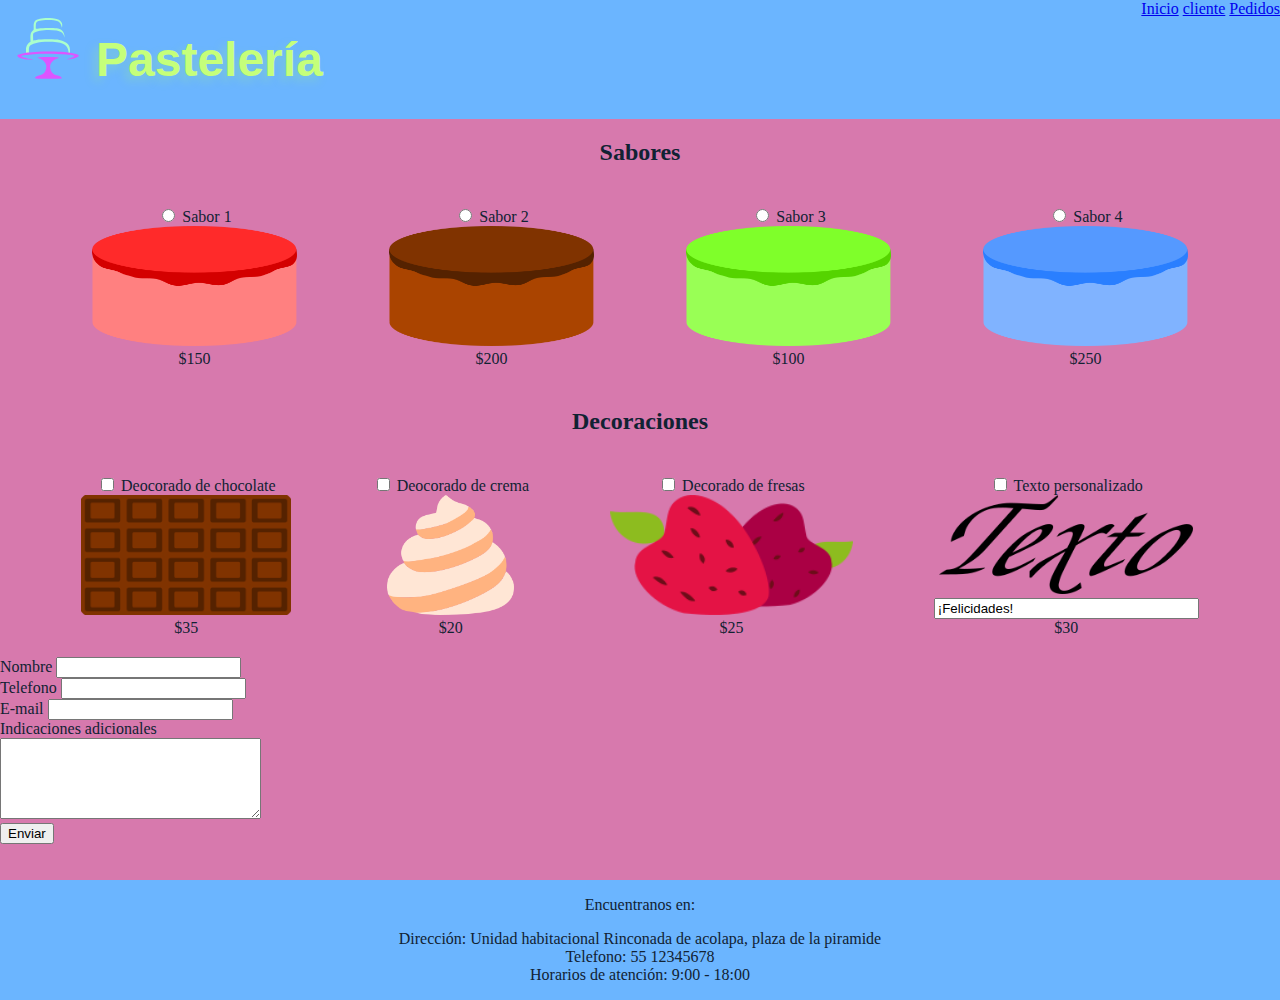
==== cliente.html @ b17d1d4c "Primer commit para subir repositorio a GitHub" ====
<!DOCTYPE html>
<html lang="es">
<head>
    <meta charset="UTF-8">
    <meta http-equiv="X-UA-Compatible" content="IE=edge">
    <meta name="viewport" content="width=device-width, initial-scale=1.0">
    <title>Pasteleria</title>
    <link rel="StyleSheet" href="css/main.css" type="text/css">
</head>
<body>
    <header>
        <img src="img/pasteleria.svg" alt="Logotipo"class="Logo">
        <h1>Pastelería</h1>
        
        <nav>
            <a href="index.html">Inicio</a>
            <a href="cliente.html">cliente</a>
            <a href="pedidos.html">Pedidos</a>
        </nav>
    </header>

    <form action="">
        
        <article>
            
            <h2>Sabores</h2>
            <div class="container">
                <div>
                    <input type="radio" name="sabor" id="sabor1">
                <label for="sabor1">Sabor 1</label> <br>
                <img src="/img/sabor1.png" alt="sabor 1" class="muestra"><br>
                $150 
            </div>
            <div>
                <input type="radio" name="sabor" id="sabor2">
                <label for="sabor2">Sabor 2</label> <br>
                <img src="/img/sabor2.png" alt="sabor 2" class="muestra"><br>
                $200 
            </div>
            <div>
                <input type="radio" name="sabor" id="sabor3">
                <label for="sabor3">Sabor 3</label> <br>
                <img src="/img/sabor3.png" alt="sabor 3" class="muestra"><br>
                $100 
            </div>
            <div>
                <input type="radio" name="sabor" id="sabor4">
                <label for="sabor4">Sabor 4</label> <br>
                <img src="/img/sabor4.png" alt="sabor 4" class="muestra"><br>
                $250 
            </div>
        </div>

        
        
        <h2>Decoraciones</h2>
        <div class="container">
            
            <div>
                <input type="checkbox" name="decorado1" id="decorado1">
                <label for="decorado1">Deocorado de chocolate</label><br>
                <img src="/img/decorado1.png" alt="decorado 1" class="muestra"><br>
                $35 
            </div>
            <div>
                <input type="checkbox" name="decorado2" id="decorado2">
                <label for="decorado2">Deocorado de crema</label><br>
                <img src="/img/decorado2.png" alt="decorado 2" class="muestra"><br>
                $20 
            </div>
            <div>
                <input type="checkbox" name="decorado3" id="decorado3">
                <label for="decorado3">Decorado de fresas</label><br>
                <img src="/img/decorado3.png" alt="decorado" 3 class="muestra"><br>
                $25 
            </div>
            <div>
                <input type="checkbox" name="decorado4" id="decorado4">
                <label for="decorado4">Texto personalizado</label> <br>
                <img src="/img/decorado4.png" alt="decorado 4" class="texto"><br>
                <input type="text" maxlength="30" size="30" value="¡Felicidades!"><br>
                $30 
            </div>
        </div>

        </article>
        <label for="nombre">Nombre</label>
        <input type="text" id="nombre"><br>
        
        <label for="telefono">Telefono</label>
        <input type="number" id="telefono"><br>
        
        <label for="email">E-mail</label>
        <input type="email" id="nombre"><br>

        <label for="indicaciones">Indicaciones adicionales</label><br>
        <textarea name="indicaciones" id="indicaciones" cols="30" rows="5"></textarea> <br>
        
        <input type="submit" value="Enviar"><br><br><br>
    </form>
    

    <footer>
        <p>Encuentranos en:</p>
        <p>Dirección: Unidad habitacional Rinconada de acolapa, plaza de la piramide <br>
            Telefono: 55 12345678 <br>
            Horarios de atención: 9:00 - 18:00
        </p>
    </footer>

</body>
</html>
---- css/main.css ----
body{
    background-color: #D779AD;
    color: #123;
    margin:0
}


header, footer{
    text-align:center;
    background-color: #6bb5ff;
    text-align: center;
    overflow:hidden
}

tr, th, caption{
    background-color: #c5ff7a;
    text-align: center;
    border: #abf561;
    border-style: solid;
    }
caption{
    background-color: #abf561;
}
nav{
    float:inline-end
}

.container{
    display: flex;
    justify-content:space-evenly;
}
table{
    flex-wrap: wrap;
    border: #abf561;
    border-style: solid;
    border-collapse: collapse;
    margin:1em;
    max-width: 1200px;
    min-width: 240px;
    }

td{
    padding: 5px 3px;
    border: #abf561;
    border-style:solid
}

.Logo{
    width:64px;
    float:left;
    margin:1em
}

caption{
    font-size: 1.5em;
    font-weight: bolder;
}

.muestra{
    height: 120px;
    
}
.texto{
    height: 99px;
    
}

h1{
    color: #c5ff7a ;
    font-weight: bolder;
    font-family: Helvetica;
    text-shadow: -0.1em 0.1em 0.2em rgba(171, 255, 102, 0.25);
    font-size: 3em;
    float:left ;
}

h2{
    text-align: center;
}



div{
    text-align: center;  
    flex-wrap: wrap;
    padding: 10px;
}
 ul{
    list-style: none;
    display:flex;  
 }

 li{
     margin-left: .6em;
     margin-right: .6em;
 }
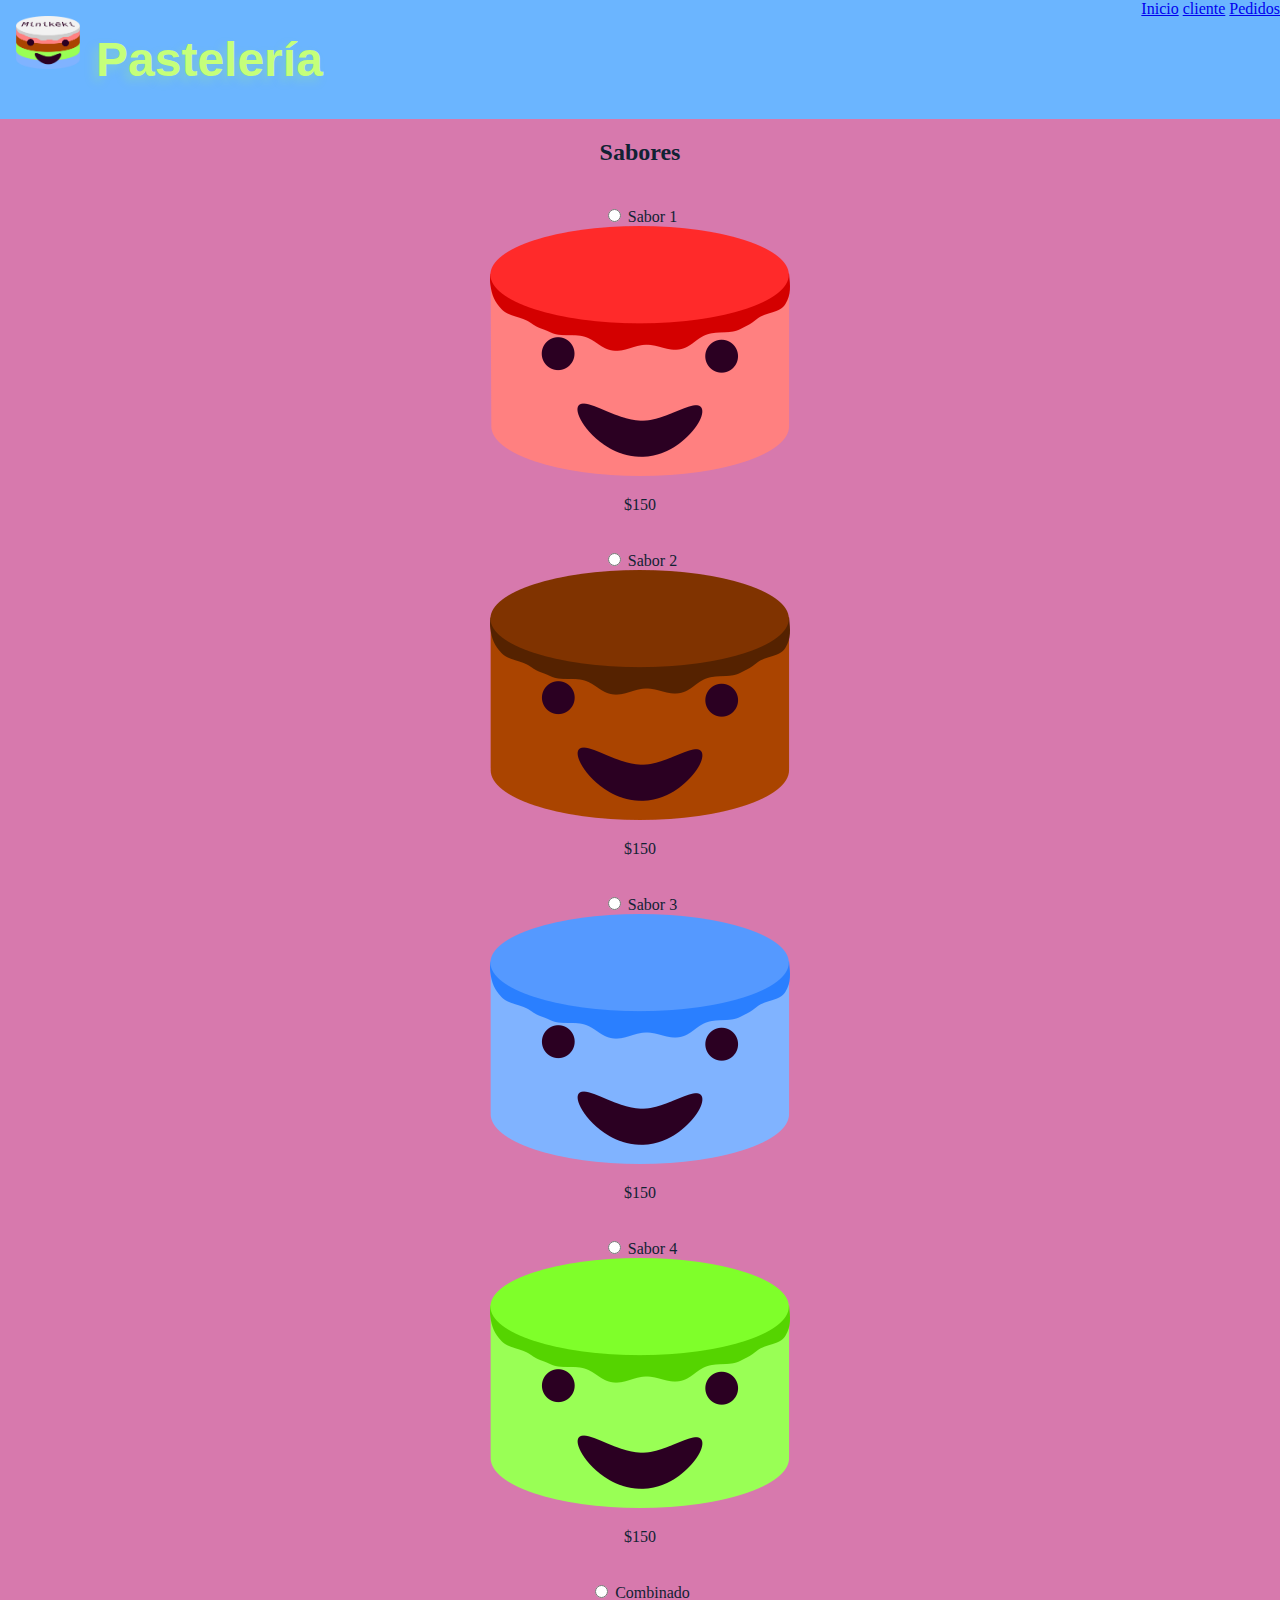
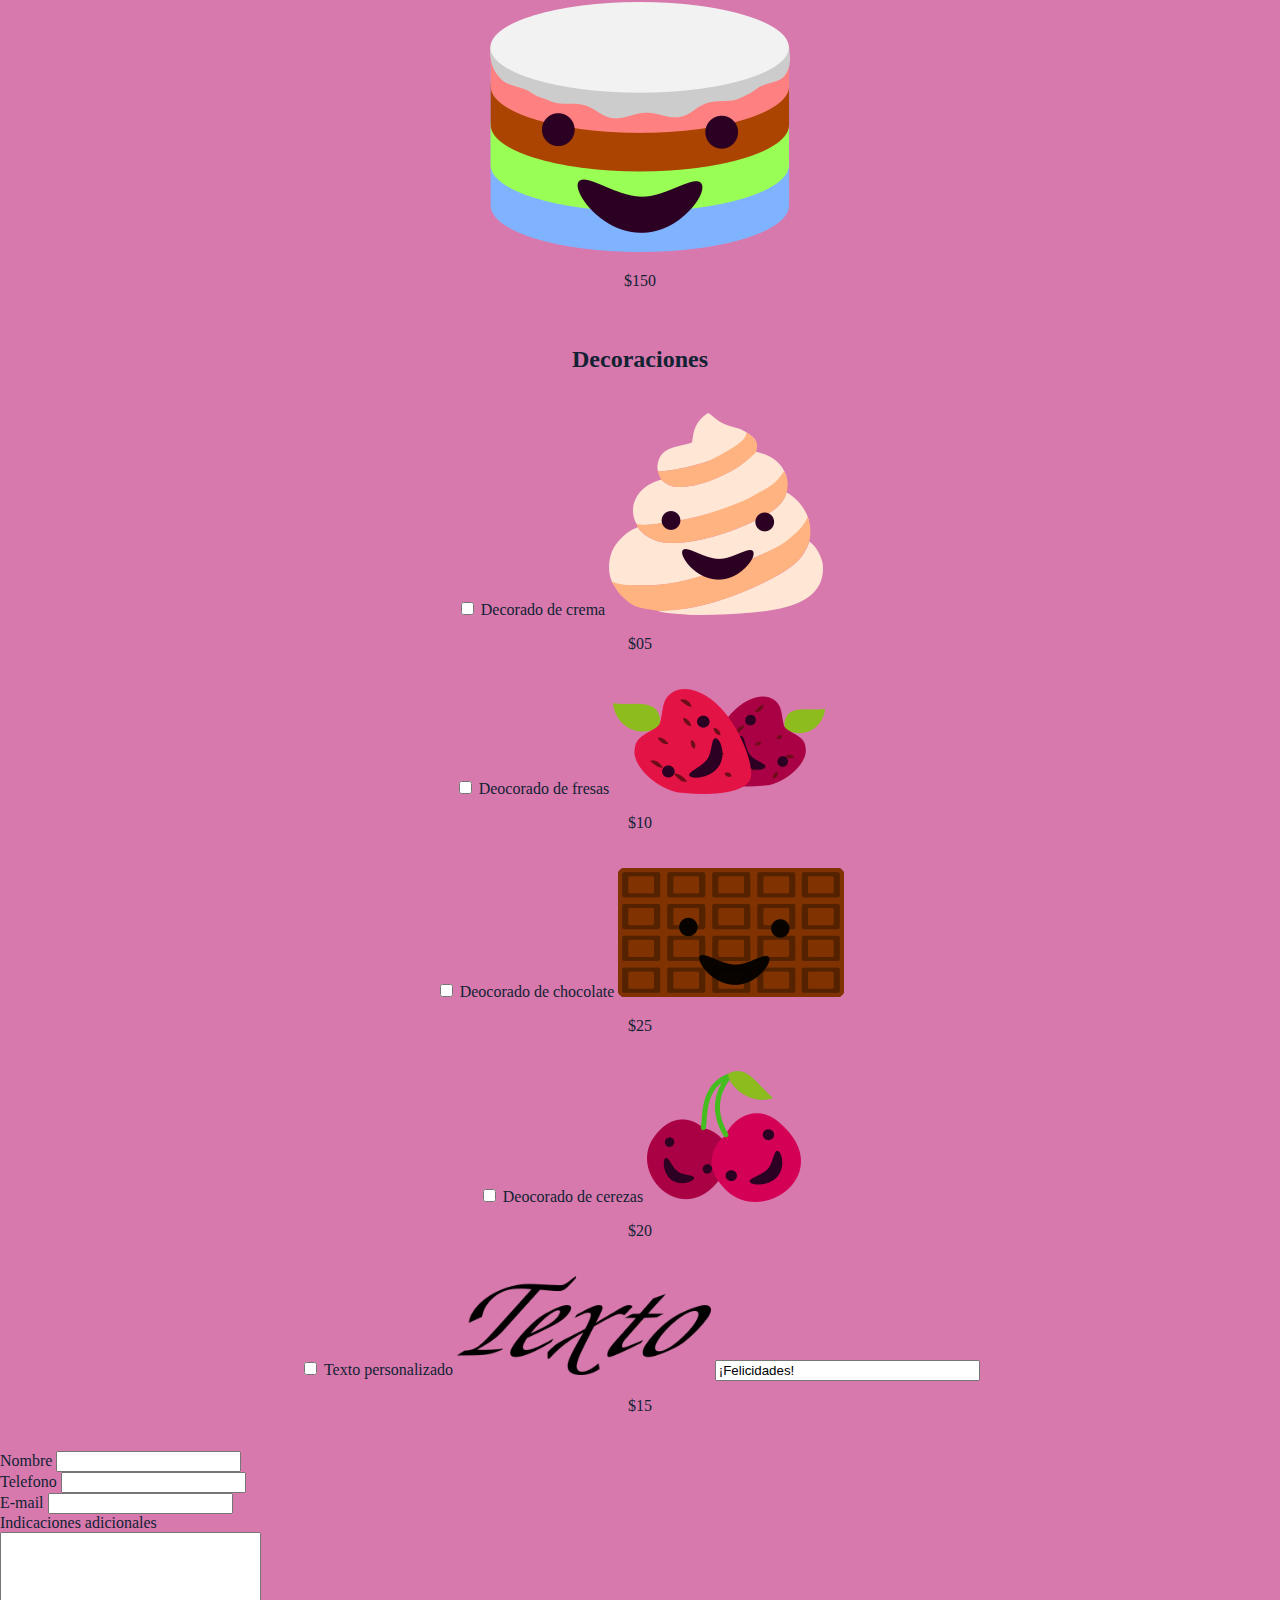
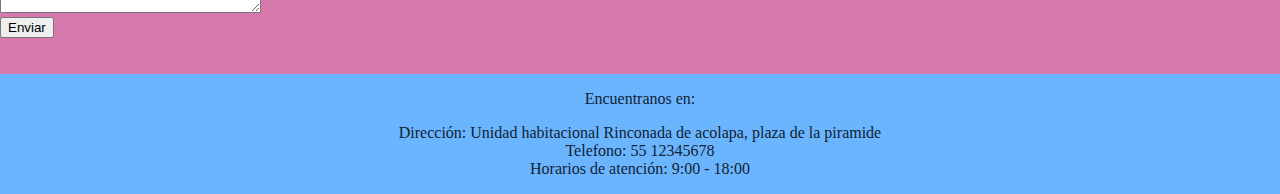
==== commit ac45b96a: "Se reescribe cliente.html a una versión mas ordenada y legible" ====
--- a/cliente.html
+++ b/cliente.html
@@ -8,8 +8,10 @@
     <link rel="StyleSheet" href="css/main.css" type="text/css">
 </head>
 <body>
+
+
     <header>
-        <img src="img/pasteleria.svg" alt="Logotipo"class="Logo">
+        <img src="img/logo.png" alt="Logotipo"class="Logo">
         <h1>Pastelería</h1>
         
         <nav>
@@ -19,85 +21,104 @@
         </nav>
     </header>
 
-    <form action="">
+    <section>
+        <form action="">
+            
+            <article>
+                <h2>Sabores</h2>
+                <div class="Sabores">
+                    <div class="card">
+                        <input type="radio" name="sabor" id="sabor1">
+                        <label for="sabor1">Sabor 1</label> <br>
+                        <img src="/img/sabor1.png" alt="sabor 1">
+                        <p>$150</p>
+                    </div>
+                    <div class="card">
+                        <input type="radio" name="sabor" id="sabor2">
+                        <label for="sabor1">Sabor 2</label> <br>
+                        <img src="/img/sabor2.png" alt="sabor 2">
+                        <p>$150</p>
+                    </div>
+                    <div class="card">
+                        <input type="radio" name="sabor" id="sabor3">
+                        <label for="sabor3">Sabor 3</label> <br>
+                        <img src="/img/sabor3.png" alt="sabor 3">
+                        <p>$150</p>
+                    </div>
+                    <div class="card">
+                        <input type="radio" name="sabor" id="sabor4">
+                        <label for="sabor4">Sabor 4</label> <br>
+                        <img src="/img/sabor4.png" alt="sabor 4">
+                        <p>$150</p>
+                    </div>
+                    <div class="card">
+                        <input type="radio" name="sabor" id="sabor5">
+                        <label for="sabor5">Combinado</label> <br>
+                        <img src="/img/combinado.png" alt="combinado">
+                        <p>$150</p>
+                    </div>
+                </div>
+            </article>
+
+            <article>
+                <h2>Decoraciones</h2>
+
+                <div class="decoraciones">
+                    <div class="card">
+                        <input type="checkbox" name="decorado1" id="decorado1">
+                        <label for="decorado1">Decorado de crema</label>
+                        <img src="/img/decorado1.png" alt="decorado 1">
+                        <p>$05</p> 
+                    </div>
+                    
+                    <div class="card">
+                        <input type="checkbox" name="decorado2" id="decorado2">
+                        <label for="decorado2">Deocorado de fresas</label>
+                        <img src="/img/decorado2.png" alt="decorado 2">
+                        <p>$10</p>
+                    </div>
+
+                    <div class="card">
+                        <input type="checkbox" name="decorado3" id="decorado3">
+                        <label for="decorado3">Deocorado de chocolate</label>
+                        <img src="/img/decorado3.png" alt="decorado 3">
+                        <p>$25</p>
+                    </div>
+
+                    <div class="card">
+                        <input type="checkbox" name="decorado4" id="decorado4">
+                        <label for="decorado4">Deocorado de cerezas</label>
+                        <img src="/img/decorado4.png" alt="decorado 4">
+                        <p>$20</p>
+                    </div>
+
+                    <div>
+                        <input type="checkbox" name="decorado5" id="decorado5">
+                        <label for="decorado5">Texto personalizado</label> 
+                        <img src="/img/decorado5.png" alt="decorado 5" class="texto">
+                        <input type="text" maxlength="30" size="30" value="¡Felicidades!">
+                        <p>$15</p> 
+                    </div>
+                </div>
+            </article>
+            <article>
+                <label for="nombre">Nombre</label>
+                <input type="text" id="nombre"><br>
+                
+                <label for="telefono">Telefono</label>
+                <input type="number" id="telefono"><br>
+                
+                <label for="email">E-mail</label>
+                <input type="email" id="nombre"><br>
         
-        <article>
+                <label for="indicaciones">Indicaciones adicionales</label><br>
+                <textarea name="indicaciones" id="indicaciones" cols="30" rows="5"></textarea> <br>
+                
+                <input type="submit" value="Enviar"><br><br><br>
+            </article>
             
-            <h2>Sabores</h2>
-            <div class="container">
-                <div>
-                    <input type="radio" name="sabor" id="sabor1">
-                <label for="sabor1">Sabor 1</label> <br>
-                <img src="/img/sabor1.png" alt="sabor 1" class="muestra"><br>
-                $150 
-            </div>
-            <div>
-                <input type="radio" name="sabor" id="sabor2">
-                <label for="sabor2">Sabor 2</label> <br>
-                <img src="/img/sabor2.png" alt="sabor 2" class="muestra"><br>
-                $200 
-            </div>
-            <div>
-                <input type="radio" name="sabor" id="sabor3">
-                <label for="sabor3">Sabor 3</label> <br>
-                <img src="/img/sabor3.png" alt="sabor 3" class="muestra"><br>
-                $100 
-            </div>
-            <div>
-                <input type="radio" name="sabor" id="sabor4">
-                <label for="sabor4">Sabor 4</label> <br>
-                <img src="/img/sabor4.png" alt="sabor 4" class="muestra"><br>
-                $250 
-            </div>
-        </div>
-
-        
-        
-        <h2>Decoraciones</h2>
-        <div class="container">
-            
-            <div>
-                <input type="checkbox" name="decorado1" id="decorado1">
-                <label for="decorado1">Deocorado de chocolate</label><br>
-                <img src="/img/decorado1.png" alt="decorado 1" class="muestra"><br>
-                $35 
-            </div>
-            <div>
-                <input type="checkbox" name="decorado2" id="decorado2">
-                <label for="decorado2">Deocorado de crema</label><br>
-                <img src="/img/decorado2.png" alt="decorado 2" class="muestra"><br>
-                $20 
-            </div>
-            <div>
-                <input type="checkbox" name="decorado3" id="decorado3">
-                <label for="decorado3">Decorado de fresas</label><br>
-                <img src="/img/decorado3.png" alt="decorado" 3 class="muestra"><br>
-                $25 
-            </div>
-            <div>
-                <input type="checkbox" name="decorado4" id="decorado4">
-                <label for="decorado4">Texto personalizado</label> <br>
-                <img src="/img/decorado4.png" alt="decorado 4" class="texto"><br>
-                <input type="text" maxlength="30" size="30" value="¡Felicidades!"><br>
-                $30 
-            </div>
-        </div>
-
-        </article>
-        <label for="nombre">Nombre</label>
-        <input type="text" id="nombre"><br>
-        
-        <label for="telefono">Telefono</label>
-        <input type="number" id="telefono"><br>
-        
-        <label for="email">E-mail</label>
-        <input type="email" id="nombre"><br>
-
-        <label for="indicaciones">Indicaciones adicionales</label><br>
-        <textarea name="indicaciones" id="indicaciones" cols="30" rows="5"></textarea> <br>
-        
-        <input type="submit" value="Enviar"><br><br><br>
-    </form>
+        </form>
+    </section>
     
 
     <footer>
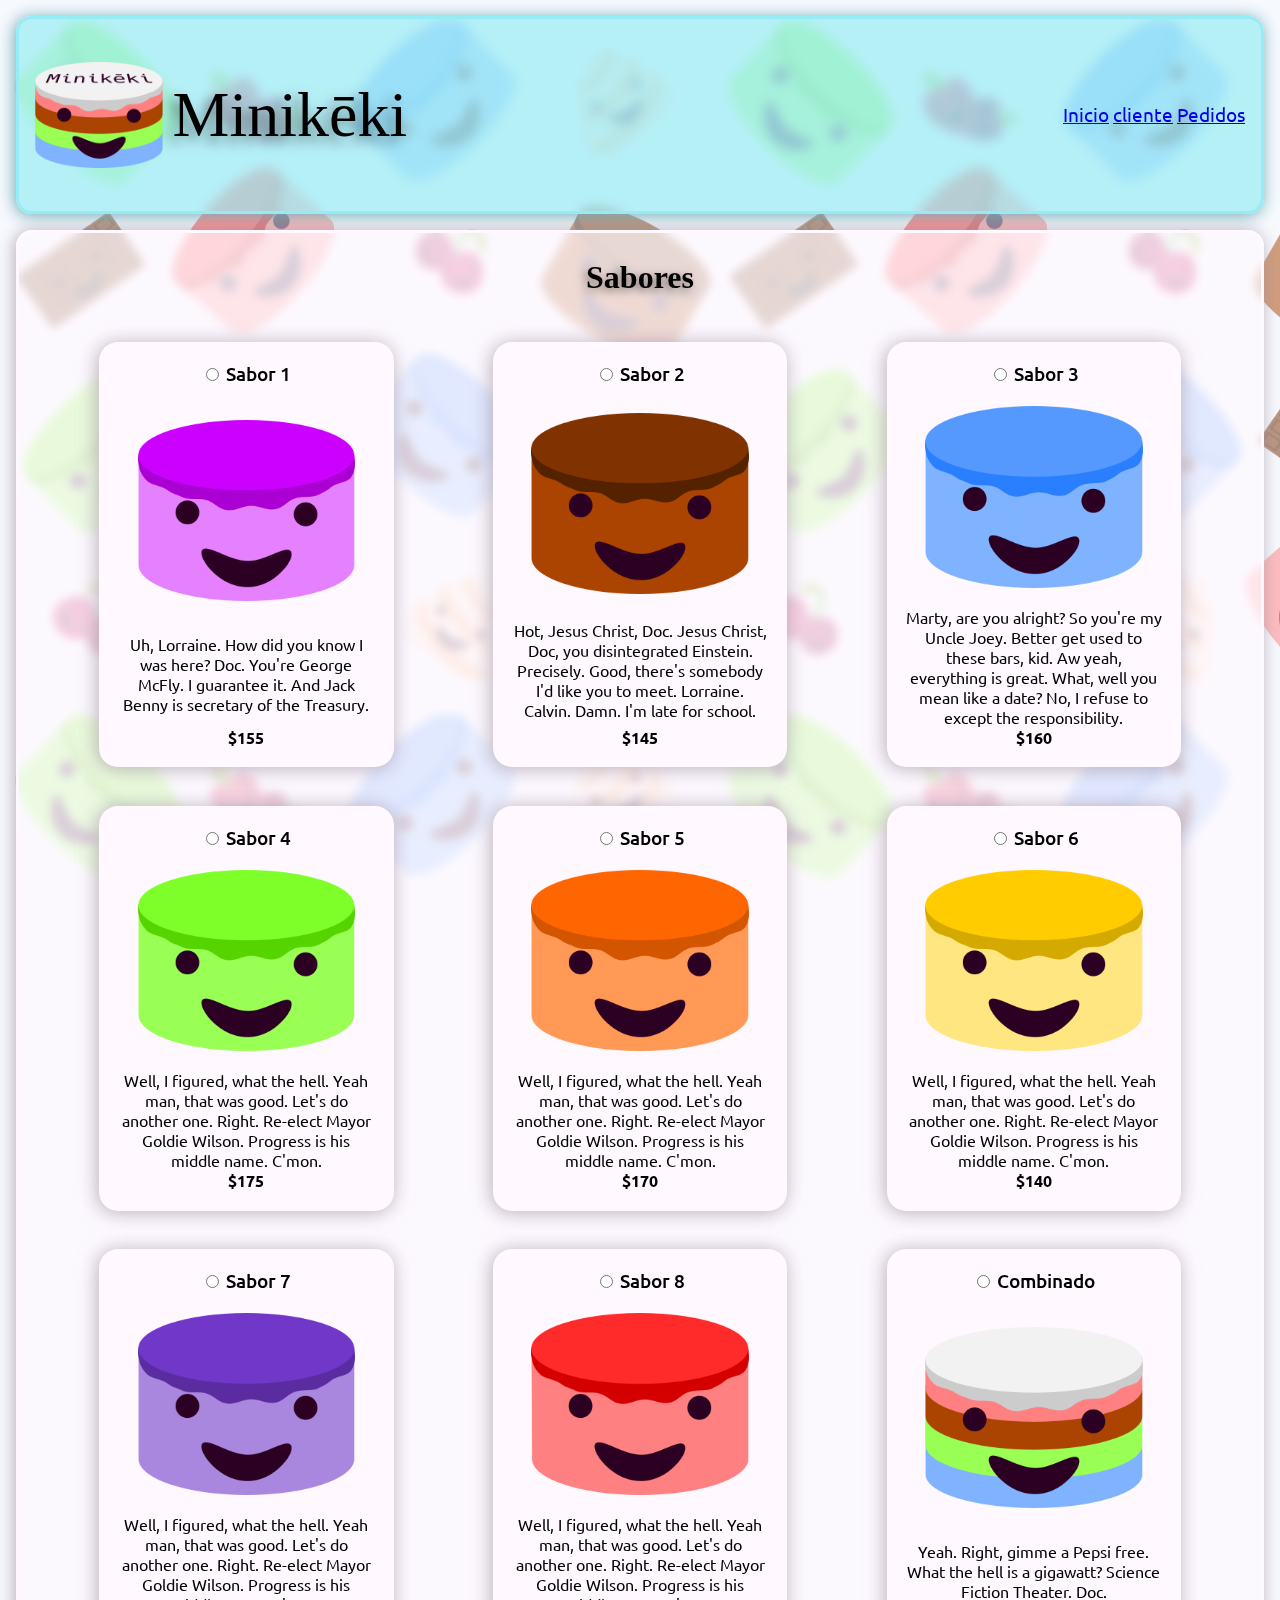
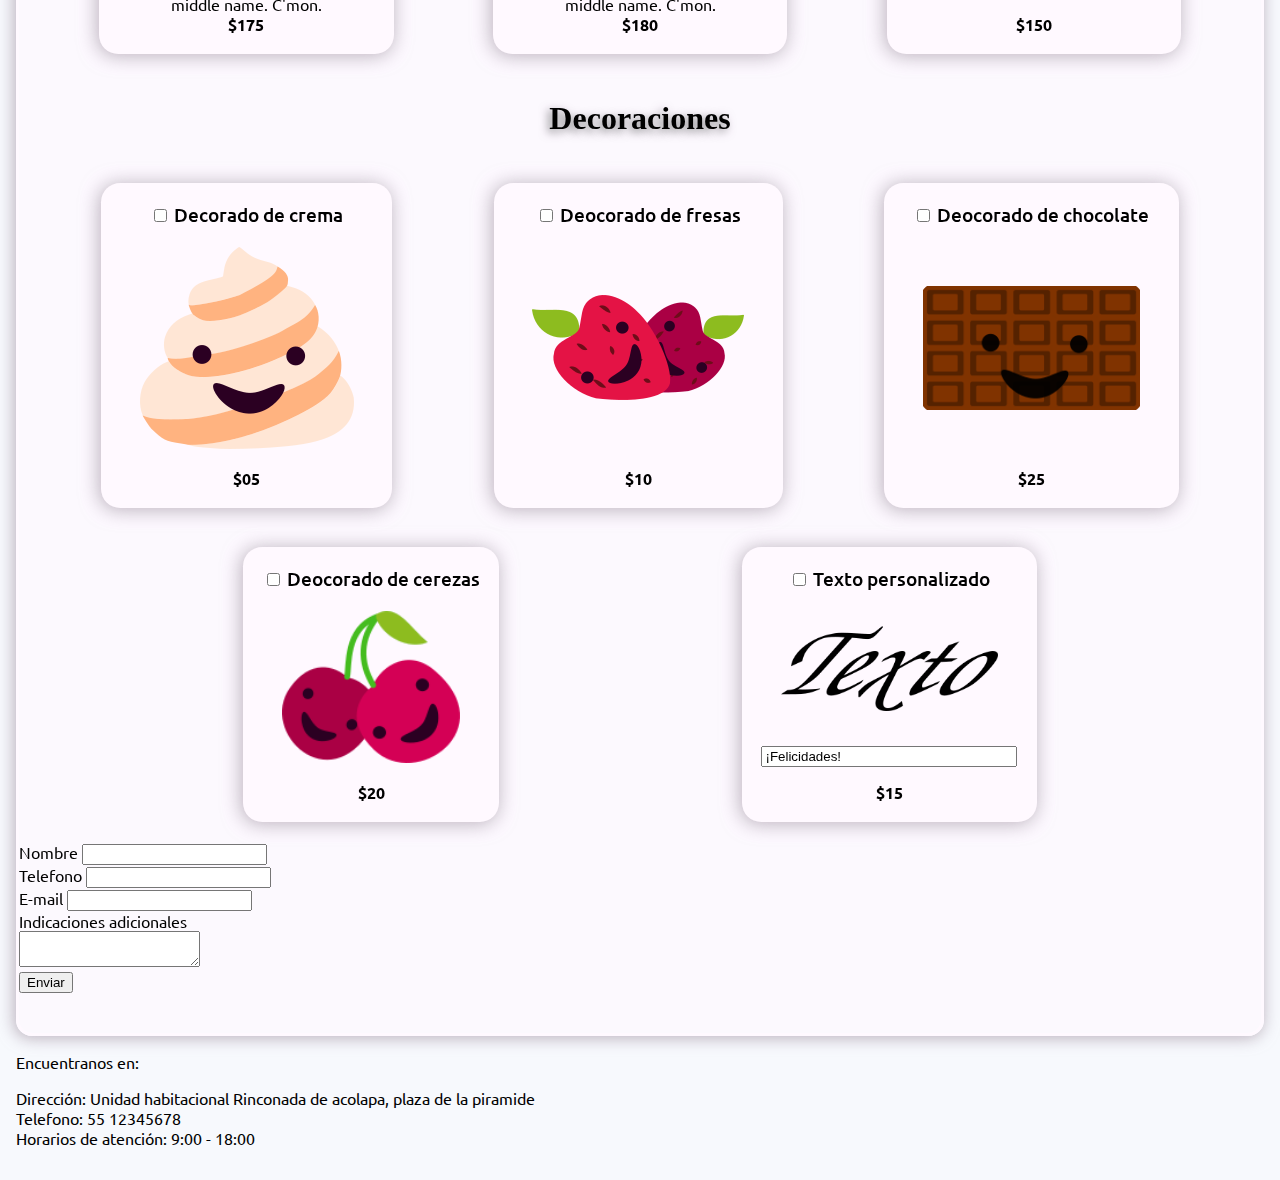
==== commit 99173397: "Se añaden tarjetas a los productos mediante css" ====
--- a/cliente.html
+++ b/cliente.html
@@ -6,13 +6,20 @@
     <meta name="viewport" content="width=device-width, initial-scale=1.0">
     <title>Pasteleria</title>
     <link rel="StyleSheet" href="css/main.css" type="text/css">
+
+    <!--fuentes-->
+    <link rel="preconnect" href="https://fonts.googleapis.com">
+    <link rel="preconnect" href="https://fonts.gstatic.com" crossorigin>
+    <link href="https://fonts.googleapis.com/css2?family=Fira+Mono:wght@400;500&family=Ubuntu+Mono:wght@400;700&family=Ubuntu:wght@300;400;500;700&display=swap" rel="stylesheet">
 </head>
 <body>
 
 
     <header>
-        <img src="img/logo.png" alt="Logotipo"class="Logo">
-        <h1>Pastelería</h1>
+        <div class="logo">
+            <img src="img/logo.png" alt="Logotipo" class="imgLogo">
+            <h1>Minikēki</h1>
+        </div>
         
         <nav>
             <a href="index.html">Inicio</a>
@@ -26,36 +33,87 @@
             
             <article>
                 <h2>Sabores</h2>
-                <div class="Sabores">
-                    <div class="card">
-                        <input type="radio" name="sabor" id="sabor1">
-                        <label for="sabor1">Sabor 1</label> <br>
-                        <img src="/img/sabor1.png" alt="sabor 1">
-                        <p>$150</p>
-                    </div>
-                    <div class="card">
-                        <input type="radio" name="sabor" id="sabor2">
-                        <label for="sabor1">Sabor 2</label> <br>
-                        <img src="/img/sabor2.png" alt="sabor 2">
-                        <p>$150</p>
-                    </div>
-                    <div class="card">
-                        <input type="radio" name="sabor" id="sabor3">
-                        <label for="sabor3">Sabor 3</label> <br>
-                        <img src="/img/sabor3.png" alt="sabor 3">
-                        <p>$150</p>
-                    </div>
-                    <div class="card">
-                        <input type="radio" name="sabor" id="sabor4">
-                        <label for="sabor4">Sabor 4</label> <br>
-                        <img src="/img/sabor4.png" alt="sabor 4">
-                        <p>$150</p>
-                    </div>
-                    <div class="card">
-                        <input type="radio" name="sabor" id="sabor5">
-                        <label for="sabor5">Combinado</label> <br>
-                        <img src="/img/combinado.png" alt="combinado">
-                        <p>$150</p>
+                <div class="sabores">
+                    <div class="card">
+                        <div>
+                            <input type="radio" name="sabor" id="sabor1">
+                            <label for="sabor1">Sabor 1</label>
+                        </div>
+                        <img src="/img/sabor1.png" alt="sabor 1" class="imgCard">
+                        <p>Uh, Lorraine. How did you know I was here? Doc. You're George McFly. I guarantee it. And Jack Benny is secretary of the Treasury.</p>
+                        <p class="precio">$155</p>
+                    </div>
+                    <div class="card">
+                        <div>
+                            <input type="radio" name="sabor" id="sabor2">
+                            <label for="sabor1">Sabor 2</label>
+                        </div>
+                        <img src="/img/sabor2.png" alt="sabor 2" class="imgCard">
+                        <p>Hot, Jesus Christ, Doc. Jesus Christ, Doc, you disintegrated Einstein. Precisely. Good, there's somebody I'd like you to meet. Lorraine. Calvin. Damn. I'm late for school.</p>
+                        <p class="precio">$145</p>
+                    </div>
+                    <div class="card">
+                        <div>
+                            <input type="radio" name="sabor" id="sabor3">
+                            <label for="sabor3">Sabor 3</label>
+                        </div>
+                        <img src="/img/sabor3.png" alt="sabor 3" class="imgCard">
+                        <p>Marty, are you alright? So you're my Uncle Joey. Better get used to these bars, kid. Aw yeah, everything is great. What, well you mean like a date? No, I refuse to except the responsibility.</p>
+                        <p class="precio">$160</p>
+                    </div>
+                    <div class="card">
+                        <div>
+                            <input type="radio" name="sabor" id="sabor4">
+                            <label for="sabor4">Sabor 4</label>
+                        </div>
+                        <img src="/img/sabor4.png" alt="sabor 4" class="imgCard">
+                        <p>Well, I figured, what the hell. Yeah man, that was good. Let's do another one. Right. Re-elect Mayor Goldie Wilson. Progress is his middle name. C'mon.</p>
+                        <p class="precio">$175</p>
+                    </div>
+                    <div class="card">
+                        <div>
+                            <input type="radio" name="sabor" id="sabor4">
+                            <label for="sabor5">Sabor 5</label>
+                        </div>
+                        <img src="/img/sabor5.png" alt="sabor 5" class="imgCard">
+                        <p>Well, I figured, what the hell. Yeah man, that was good. Let's do another one. Right. Re-elect Mayor Goldie Wilson. Progress is his middle name. C'mon.</p>
+                        <p class="precio">$170</p>
+                    </div>
+                    <div class="card">
+                        <div>
+                            <input type="radio" name="sabor" id="sabor6">
+                            <label for="sabor6">Sabor 6</label>
+                        </div>
+                        <img src="/img/sabor6.png" alt="sabor 6" class="imgCard">
+                        <p>Well, I figured, what the hell. Yeah man, that was good. Let's do another one. Right. Re-elect Mayor Goldie Wilson. Progress is his middle name. C'mon.</p>
+                        <p class="precio">$140</p>
+                    </div>
+                    <div class="card">
+                        <div>
+                            <input type="radio" name="sabor" id="sabor7">
+                            <label for="sabor7">Sabor 7</label>
+                        </div>
+                        <img src="/img/sabor7.png" alt="sabor 7" class="imgCard">
+                        <p>Well, I figured, what the hell. Yeah man, that was good. Let's do another one. Right. Re-elect Mayor Goldie Wilson. Progress is his middle name. C'mon.</p>
+                        <p class="precio">$175</p>
+                    </div>
+                    <div class="card">
+                        <div>
+                            <input type="radio" name="sabor" id="sabor8">
+                            <label for="sabor8">Sabor 8</label>
+                        </div>
+                        <img src="/img/sabor8.png" alt="sabor 8" class="imgCard">
+                        <p>Well, I figured, what the hell. Yeah man, that was good. Let's do another one. Right. Re-elect Mayor Goldie Wilson. Progress is his middle name. C'mon.</p>
+                        <p class="precio">$180</p>
+                    </div>
+                    <div class="card">
+                        <div>
+                            <input type="radio" name="sabor" id="sabor9">
+                            <label for="sabor9">Combinado</label>
+                        </div>
+                        <img src="/img/combinado.png" alt="combinado" class="imgCard">
+                        <p>Yeah. Right, gimme a Pepsi free. What the hell is a gigawatt? Science Fiction Theater. Doc.</p>
+                        <p class="precio">$150</p>
                     </div>
                 </div>
             </article>
@@ -65,43 +123,55 @@
 
                 <div class="decoraciones">
                     <div class="card">
-                        <input type="checkbox" name="decorado1" id="decorado1">
-                        <label for="decorado1">Decorado de crema</label>
-                        <img src="/img/decorado1.png" alt="decorado 1">
-                        <p>$05</p> 
+                        <div class="selector">
+                            <input type="checkbox" name="decorado1" id="decorado1">
+                            <label for="decorado1">Decorado de crema</label>
+                        </div>
+                        <img src="/img/decorado1.png" alt="decorado 1"  class="imgCard">
+                        <p class="precio">$05</p> 
                     </div>
                     
                     <div class="card">
-                        <input type="checkbox" name="decorado2" id="decorado2">
-                        <label for="decorado2">Deocorado de fresas</label>
-                        <img src="/img/decorado2.png" alt="decorado 2">
-                        <p>$10</p>
-                    </div>
-
-                    <div class="card">
-                        <input type="checkbox" name="decorado3" id="decorado3">
-                        <label for="decorado3">Deocorado de chocolate</label>
-                        <img src="/img/decorado3.png" alt="decorado 3">
-                        <p>$25</p>
-                    </div>
-
-                    <div class="card">
-                        <input type="checkbox" name="decorado4" id="decorado4">
-                        <label for="decorado4">Deocorado de cerezas</label>
-                        <img src="/img/decorado4.png" alt="decorado 4">
-                        <p>$20</p>
-                    </div>
-
-                    <div>
-                        <input type="checkbox" name="decorado5" id="decorado5">
-                        <label for="decorado5">Texto personalizado</label> 
-                        <img src="/img/decorado5.png" alt="decorado 5" class="texto">
-                        <input type="text" maxlength="30" size="30" value="¡Felicidades!">
-                        <p>$15</p> 
+                        <div class="selector">
+                            <input type="checkbox" name="decorado2" id="decorado2">
+                            <label for="decorado2">Deocorado de fresas</label>
+                        </div>
+                        <img src="/img/decorado2.png" alt="decorado 2"  class="imgCard">
+                        
+                        <p class="precio">$10</p>
+                    </div>
+
+                    <div class="card">
+                        <div class="selector">
+                            <input type="checkbox" name="decorado3" id="decorado3">
+                            <label for="decorado3">Deocorado de chocolate</label>
+                        </div>
+                        <img src="/img/decorado3.png" alt="decorado 3"  class="imgCard">
+                        <p class="precio">$25</p>
+                    </div>
+
+                    <div class="card">
+                        <div>
+                            <input type="checkbox" name="decorado4" id="decorado4">
+                            <label for="decorado4">Deocorado de cerezas</label>
+                        </div>
+                        <img src="/img/decorado4.png" alt="decorado 4"  class="imgCard">
+                        <p class="precio">$20</p>
+                    </div>
+
+                    <div class="card">
+                        <div>
+                            <input type="checkbox" name="decorado5" id="decorado5">
+                            <label for="decorado5">Texto personalizado</label> 
+                        </div>
+                        <img src="/img/decorado5.png" alt="decorado 5" class="imgCard">
+                        <input type="text" maxlength="30" value="¡Felicidades!">
+                        <p class="precio">$15</p> 
                     </div>
                 </div>
             </article>
             <article>
+                
                 <label for="nombre">Nombre</label>
                 <input type="text" id="nombre"><br>
                 
@@ -112,7 +182,7 @@
                 <input type="email" id="nombre"><br>
         
                 <label for="indicaciones">Indicaciones adicionales</label><br>
-                <textarea name="indicaciones" id="indicaciones" cols="30" rows="5"></textarea> <br>
+                <textarea name="indicaciones" id="indicaciones"></textarea> <br>
                 
                 <input type="submit" value="Enviar"><br><br><br>
             </article>
--- a/css/main.css
+++ b/css/main.css
@@ -1,13 +1,109 @@
 body{
-    background-color: #D779AD;
-    color: #123;
-    margin:0
+    background-image: url("/img/fondo.png");
+    background-attachment: fixed;
+    background-color: #f7f9fD;
+    margin:0;
+    padding: 1em;
+    font-family: Ubuntu;
+}
+header, footer, section{
+    max-width: 1680px;
+    margin:auto
+}
+                                /*  header  */
+header{
+    background-color: #95ECF5aa;
+    backdrop-filter: blur(6px);
+    border-radius: 1em;
+    border-style: solid;
+    border-color: #95ECF5;
+    padding: 1em;
+    display: flex;
+    box-shadow:-.1em 0.1em 1em #72AEB8;
+    justify-content: space-between;
+    align-items: center;
 }
 
+.logo{
+    display: flex;
+}
 
-header, footer{
+.imgLogo{
+    width: 100%;
+    max-width:128px;
+    margin: auto;
+}
+
+h1{
+    font-family: 'Ubuntu Mono';
+    text-shadow: -0.1em 0.1em 0.2em rgba(0, 0, 0, 0.5);
+    font-size: 4em;
+    font-weight: 400;
+    padding-left: .6rem;
+}
+
+nav{
+    font-size: 1.2em;
+}
+
+                                /*   section  */
+section{
+    background-color: #fff9ffaa;
+    backdrop-filter: blur(5px);
+    border-radius: 1em;
+    border-style: solid;
+    border-color: #fff9ff;
+    margin-top: 1em;
+    box-shadow:-.1em 0.1em 1em #9c8b9caa;
+}
+
+h2{
+    font-size: 2em;
+    text-align: center;
+    font-family: 'Ubuntu Mono';
+    text-shadow: -0.1em 0.1em 0.3em rgba(0, 0, 0, 0.5);
+}
+
+.sabores, .decoraciones{
+    display: flex;
+    flex-wrap: wrap;
+    justify-content: space-evenly;
+    align-items:stretch
+}
+
+.card{
+    margin: 1em;
+    background-color: #fff9ff;
+    border-radius: 1em;
+    box-shadow:-.1em 0.1em 1em #9c8b9caa;
+    padding: 1em;
+    text-align: center;
+    font-weight: 500;
+    font-size: 1.2em;
+    max-width: 256px;
+    display: flex;
+    flex-direction: column;
+    justify-content:space-between;
+}
+
+.imgCard{
+    max-width:100%;
+    margin: 1em;
+}
+
+.card > p{
+    font-size: 1rem;
+    font-weight: 400;
+    margin: 0px;
+}
+
+.card > .precio{
+    font-weight: bold;
+}
+
+afooter{
     text-align:center;
-    background-color: #6bb5ff;
+    background-color: #6bb5ff;  
     text-align: center;
     overflow:hidden
 }
@@ -21,14 +117,7 @@
 caption{
     background-color: #abf561;
 }
-nav{
-    float:inline-end
-}
 
-.container{
-    display: flex;
-    justify-content:space-evenly;
-}
 table{
     flex-wrap: wrap;
     border: #abf561;
@@ -45,12 +134,6 @@
     border-style:solid
 }
 
-.Logo{
-    width:64px;
-    float:left;
-    margin:1em
-}
-
 caption{
     font-size: 1.5em;
     font-weight: bolder;
@@ -60,32 +143,10 @@
     height: 120px;
     
 }
-.texto{
-    height: 99px;
-    
-}
-
-h1{
-    color: #c5ff7a ;
-    font-weight: bolder;
-    font-family: Helvetica;
-    text-shadow: -0.1em 0.1em 0.2em rgba(171, 255, 102, 0.25);
-    font-size: 3em;
-    float:left ;
-}
-
-h2{
-    text-align: center;
-}
 
 
 
-div{
-    text-align: center;  
-    flex-wrap: wrap;
-    padding: 10px;
-}
- ul{
+ul{
     list-style: none;
     display:flex;  
  }
@@ -94,3 +155,30 @@
      margin-left: .6em;
      margin-right: .6em;
  }
+
+ @media (max-width: 650px) {
+    h1 {
+      font-size: 3em;
+    }
+
+    .logo{
+        flex-wrap: nowrapa;
+    }
+    .imgLogo{
+        max-width: 96px;
+    }
+  }
+
+
+ @media (max-width: 550px) {
+    h1 {
+      display: none;
+    }
+
+    .logo{
+        flex-wrap: nowrapa;
+    }
+    .imgLogo{
+        max-width: 80px;
+    }
+  }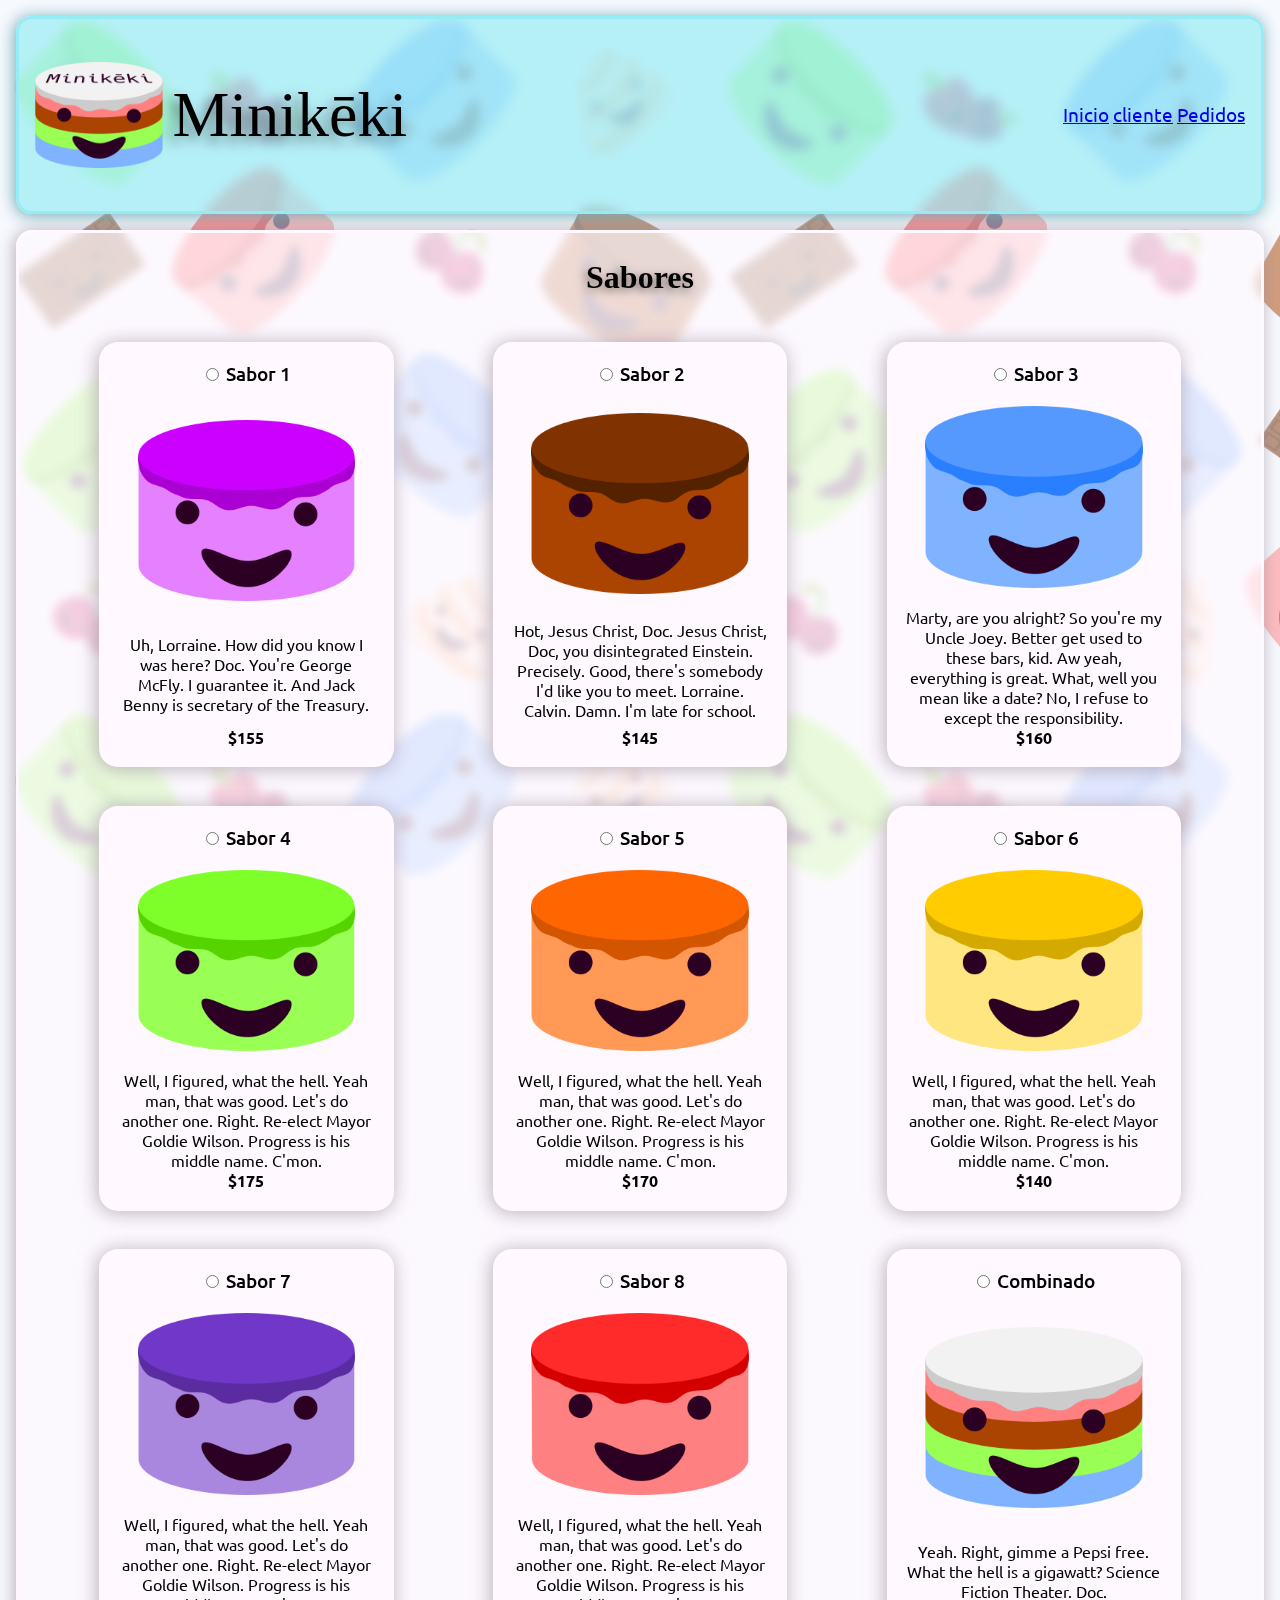
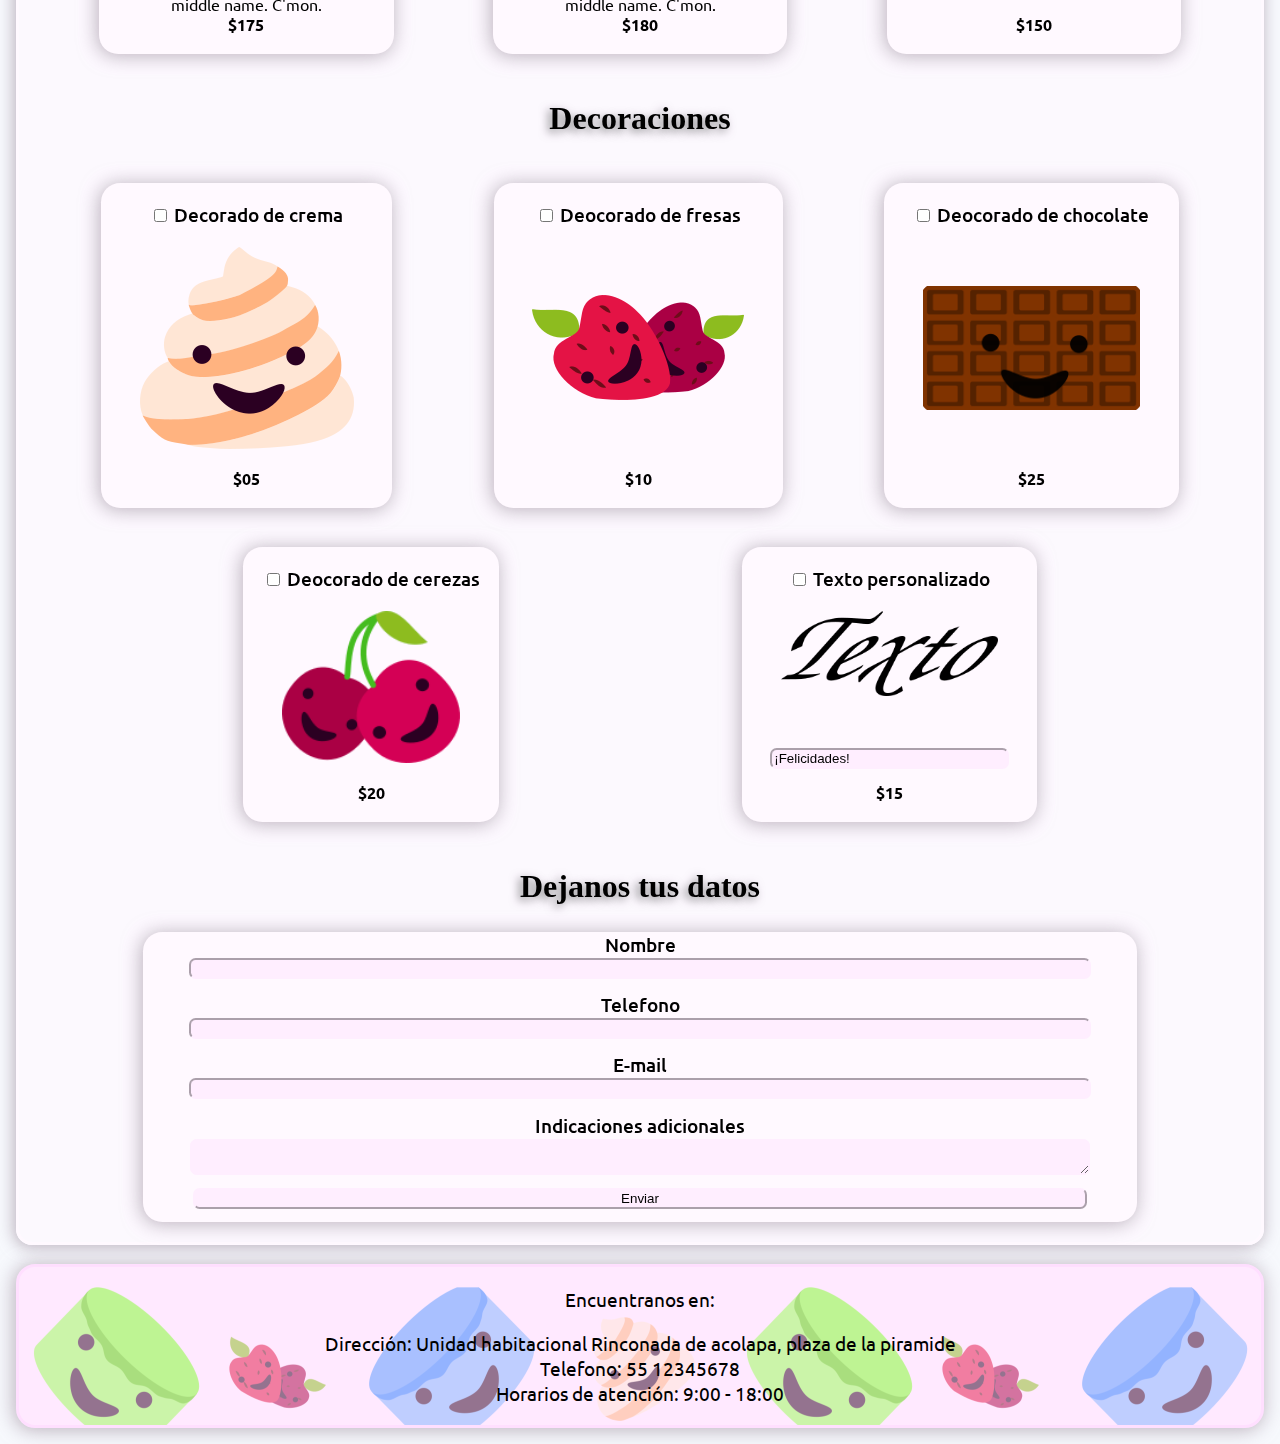
==== commit f333bb28: "Se completa el estilo de la pagina cliente" ====
--- a/cliente.html
+++ b/cliente.html
@@ -171,23 +171,28 @@
                 </div>
             </article>
             <article>
-                
-                <label for="nombre">Nombre</label>
-                <input type="text" id="nombre"><br>
-                
-                <label for="telefono">Telefono</label>
-                <input type="number" id="telefono"><br>
-                
-                <label for="email">E-mail</label>
-                <input type="email" id="nombre"><br>
+
+                <h2>Dejanos tus datos</h2>
+                <div class="dataCard">
+                    <label for="nombre">Nombre</label>
+                    <input type="text" id="nombre">
+                    
+                    <label for="telefono">Telefono</label>
+                    <input type="number" id="telefono">
+                    
+                    <label for="email">E-mail</label>
+                    <input type="email" id="nombre">
+                    
+                    <label for="indicaciones">Indicaciones adicionales</label>
+                    <textarea name="indicaciones" id="indicaciones"></textarea>
+                    
+                    <input type="submit" value="Enviar">
+                </div>               
+            </article>
+            <br>
+        </form>
+
         
-                <label for="indicaciones">Indicaciones adicionales</label><br>
-                <textarea name="indicaciones" id="indicaciones"></textarea> <br>
-                
-                <input type="submit" value="Enviar"><br><br><br>
-            </article>
-            
-        </form>
     </section>
     
 
--- a/css/main.css
+++ b/css/main.css
@@ -46,7 +46,7 @@
     font-size: 1.2em;
 }
 
-                                /*   section  */
+                               /*   section  */
 section{
     background-color: #fff9ffaa;
     backdrop-filter: blur(5px);
@@ -71,19 +71,28 @@
     align-items:stretch
 }
 
-.card{
+.card, .dataCard{
     margin: 1em;
     background-color: #fff9ff;
     border-radius: 1em;
     box-shadow:-.1em 0.1em 1em #9c8b9caa;
-    padding: 1em;
     text-align: center;
     font-weight: 500;
     font-size: 1.2em;
-    max-width: 256px;
     display: flex;
     flex-direction: column;
     justify-content:space-between;
+}
+.card{
+    max-width: 256px;
+    padding: 1em;
+
+}
+
+.dataCard{
+    font-size: 1.2em;
+    width: 80%;
+    margin: auto;
 }
 
 .imgCard{
@@ -101,12 +110,30 @@
     font-weight: bold;
 }
 
-afooter{
-    text-align:center;
-    background-color: #6bb5ff;  
+
+.card > input, .dataCard > input, .dataCard > textarea{
+    margin: auto;
+    margin-bottom: 1em;
+    width: 90%;
+    background-color: #fef  ;
+    border-radius: .5em;
+    border-color: #fef;
+}
+
+                            /*  footer  */
+footer{
     text-align: center;
-    overflow:hidden
+    font-size: 1.2em;
+    background-color: #ffe9ff;
+    border-radius: 1em;
+    box-shadow:-.1em 0.1em 1em #9c8b9caa;
+    background-image: url("/img/fondo.png");
+    border-style: solid;
+    border-color: #ffdfff;
+    margin-top: 1em;
 }
+
+
 
 tr, th, caption{
     background-color: #c5ff7a;
@@ -139,24 +166,8 @@
     font-weight: bolder;
 }
 
-.muestra{
-    height: 120px;
-    
-}
 
-
-
-ul{
-    list-style: none;
-    display:flex;  
- }
-
- li{
-     margin-left: .6em;
-     margin-right: .6em;
- }
-
- @media (max-width: 650px) {
+@media (max-width: 650px) {
     h1 {
       font-size: 3em;
     }
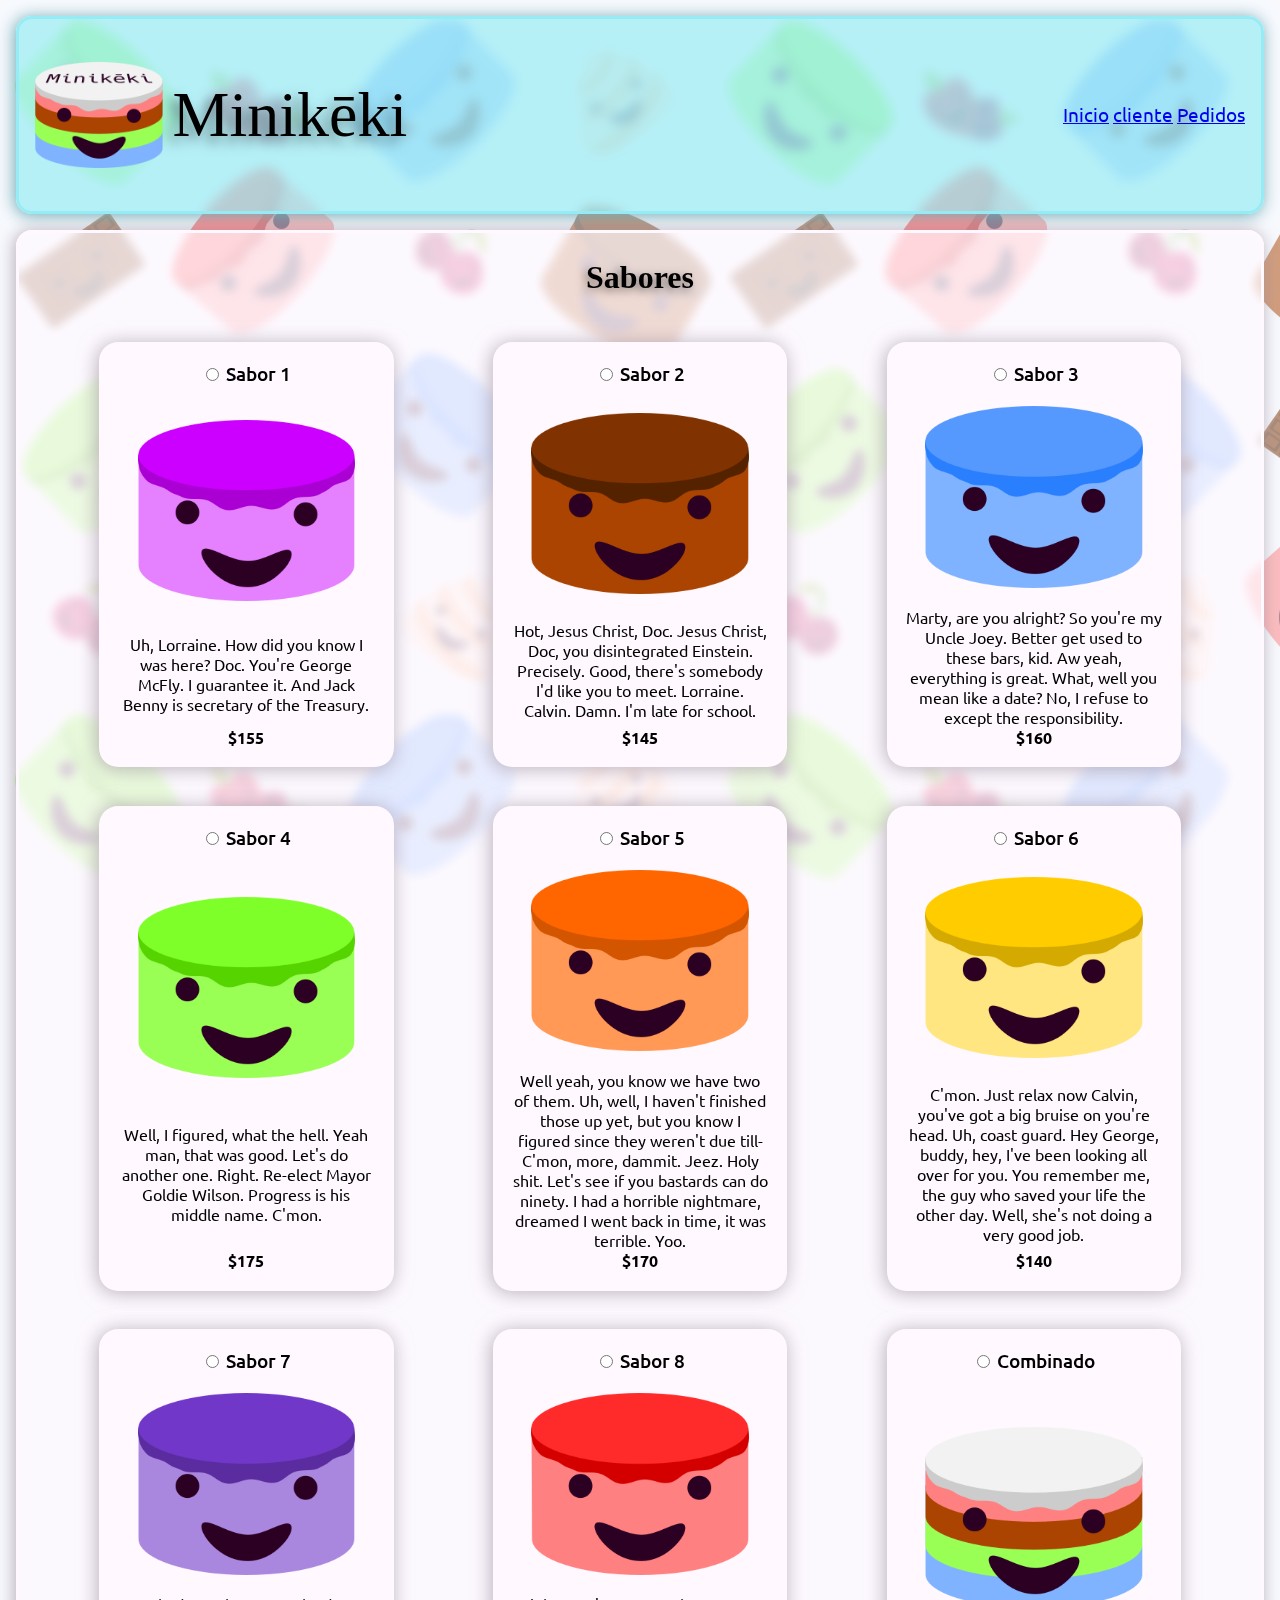
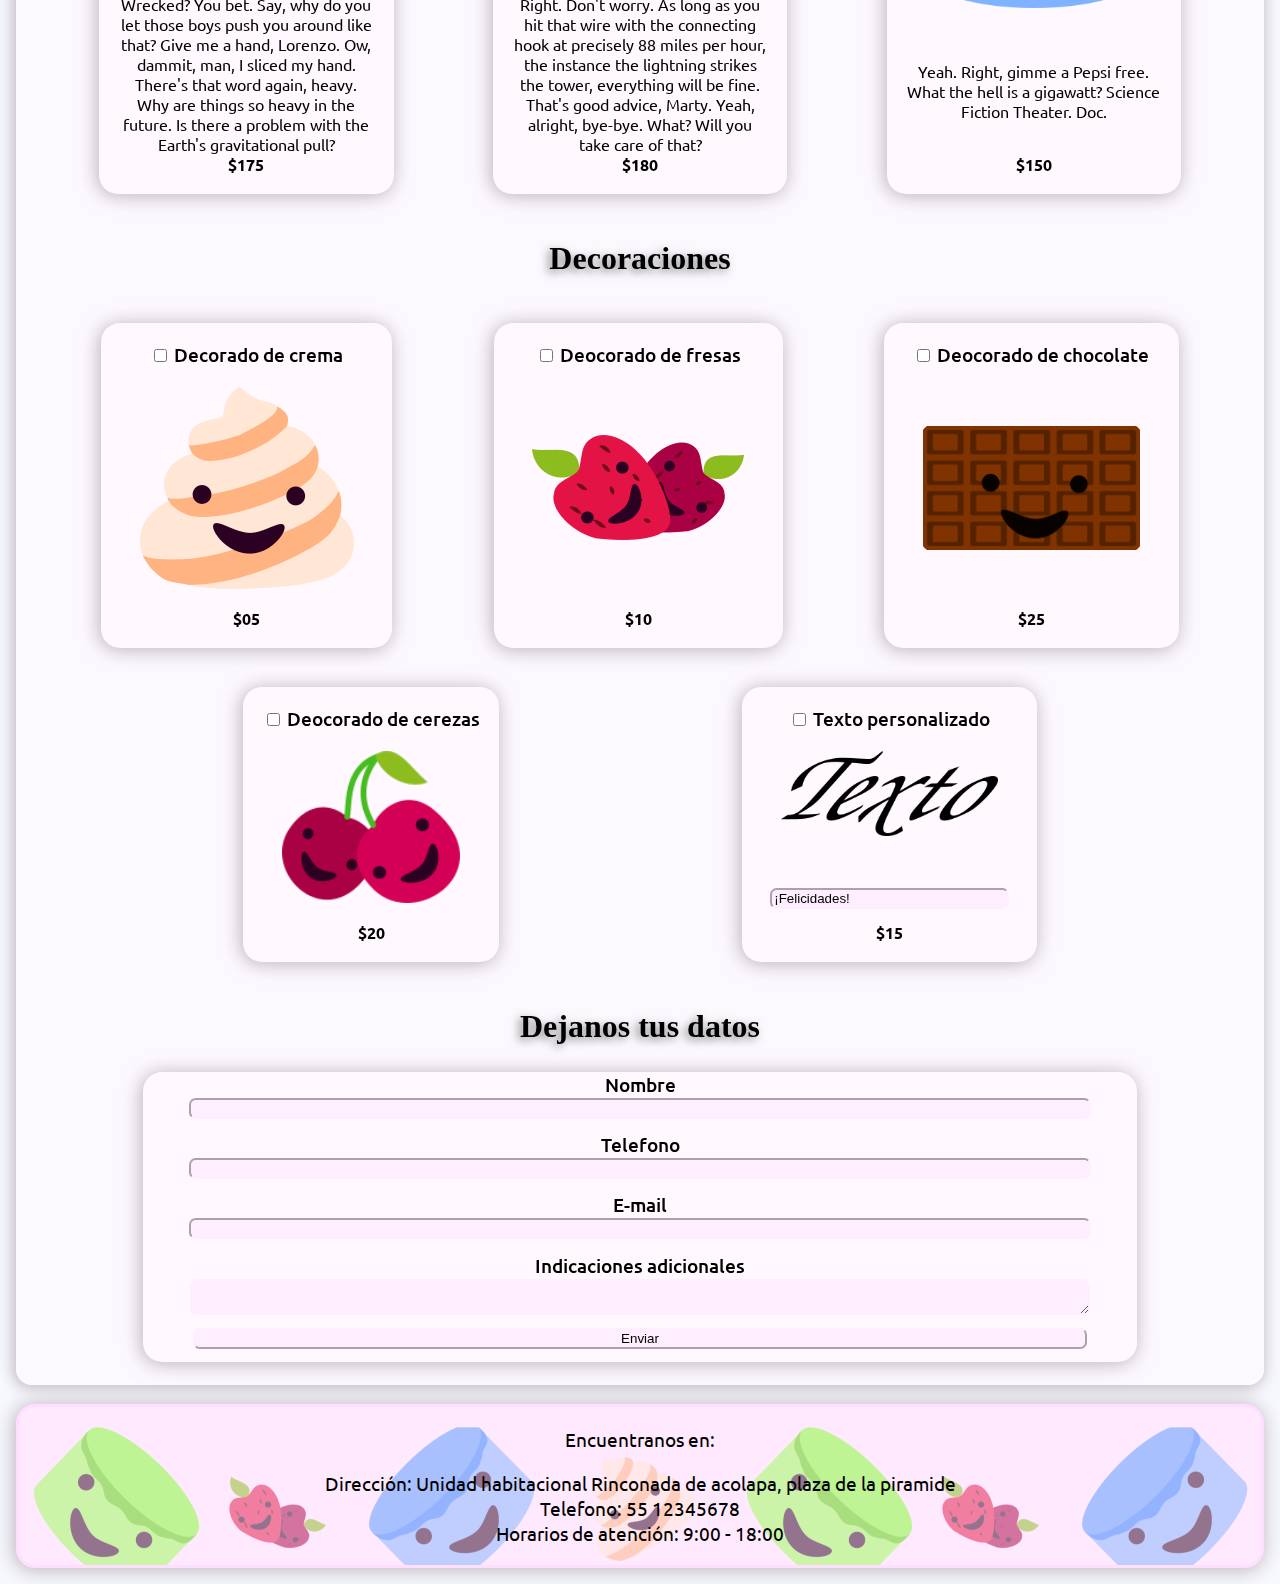
==== commit 84c51472: "finalizados los primeros diseños de visualizacion en pagina cliente y pedidos" ====
--- a/cliente.html
+++ b/cliente.html
@@ -76,7 +76,7 @@
                             <label for="sabor5">Sabor 5</label>
                         </div>
                         <img src="/img/sabor5.png" alt="sabor 5" class="imgCard">
-                        <p>Well, I figured, what the hell. Yeah man, that was good. Let's do another one. Right. Re-elect Mayor Goldie Wilson. Progress is his middle name. C'mon.</p>
+                        <p>Well yeah, you know we have two of them. Uh, well, I haven't finished those up yet, but you know I figured since they weren't due till- C'mon, more, dammit. Jeez. Holy shit. Let's see if you bastards can do ninety. I had a horrible nightmare, dreamed I went back in time, it was terrible. Yoo.</p>
                         <p class="precio">$170</p>
                     </div>
                     <div class="card">
@@ -85,7 +85,7 @@
                             <label for="sabor6">Sabor 6</label>
                         </div>
                         <img src="/img/sabor6.png" alt="sabor 6" class="imgCard">
-                        <p>Well, I figured, what the hell. Yeah man, that was good. Let's do another one. Right. Re-elect Mayor Goldie Wilson. Progress is his middle name. C'mon.</p>
+                        <p>C'mon. Just relax now Calvin, you've got a big bruise on you're head. Uh, coast guard. Hey George, buddy, hey, I've been looking all over for you. You remember me, the guy who saved your life the other day. Well, she's not doing a very good job.</p>
                         <p class="precio">$140</p>
                     </div>
                     <div class="card">
@@ -94,7 +94,7 @@
                             <label for="sabor7">Sabor 7</label>
                         </div>
                         <img src="/img/sabor7.png" alt="sabor 7" class="imgCard">
-                        <p>Well, I figured, what the hell. Yeah man, that was good. Let's do another one. Right. Re-elect Mayor Goldie Wilson. Progress is his middle name. C'mon.</p>
+                        <p>Wrecked? You bet. Say, why do you let those boys push you around like that? Give me a hand, Lorenzo. Ow, dammit, man, I sliced my hand. There's that word again, heavy. Why are things so heavy in the future. Is there a problem with the Earth's gravitational pull?</p>
                         <p class="precio">$175</p>
                     </div>
                     <div class="card">
@@ -103,7 +103,7 @@
                             <label for="sabor8">Sabor 8</label>
                         </div>
                         <img src="/img/sabor8.png" alt="sabor 8" class="imgCard">
-                        <p>Well, I figured, what the hell. Yeah man, that was good. Let's do another one. Right. Re-elect Mayor Goldie Wilson. Progress is his middle name. C'mon.</p>
+                        <p>Right. Don't worry. As long as you hit that wire with the connecting hook at precisely 88 miles per hour, the instance the lightning strikes the tower, everything will be fine. That's good advice, Marty. Yeah, alright, bye-bye. What? Will you take care of that?</p>
                         <p class="precio">$180</p>
                     </div>
                     <div class="card">
--- a/css/main.css
+++ b/css/main.css
@@ -133,39 +133,33 @@
     margin-top: 1em;
 }
 
-
-
-tr, th, caption{
-    background-color: #c5ff7a;
-    text-align: center;
-    border: #abf561;
-    border-style: solid;
-    }
-caption{
-    background-color: #abf561;
+.tablas{
+    display: flex;
+    justify-content: space-between;
+    flex-wrap: wrap;
+    align-items: flex-start;
+    margin: auto;
+    max-width: 1680px;
 }
 
 table{
-    flex-wrap: wrap;
-    border: #abf561;
-    border-style: solid;
-    border-collapse: collapse;
-    margin:1em;
-    max-width: 1200px;
-    min-width: 240px;
-    }
-
-td{
-    padding: 5px 3px;
-    border: #abf561;
-    border-style:solid
+    text-align: center;
+    background-color: #efe;
+    margin: auto;
+    margin-top:1em;
+    border-bottom-left-radius: 1em;
+    border-bottom-right-radius: 1em;
+    padding: 3px;
+    box-shadow:-.1em 0.1em 1em #8CA58C;
 }
 
 caption{
+    background-color: #dfd;
+    border-top-right-radius: 1rem;
+    border-top-left-radius: 1rem;
     font-size: 1.5em;
-    font-weight: bolder;
+    font-weight: bold;
 }
-
 
 @media (max-width: 650px) {
     h1 {
@@ -177,6 +171,13 @@
     }
     .imgLogo{
         max-width: 96px;
+    }
+    caption{
+        font-size: 1.2rem;
+    }
+
+    th,td{
+        font-size: .8rem;
     }
   }
 
@@ -192,4 +193,7 @@
     .imgLogo{
         max-width: 80px;
     }
+    th,td{
+        font-size: .6rem;
+    }
   }